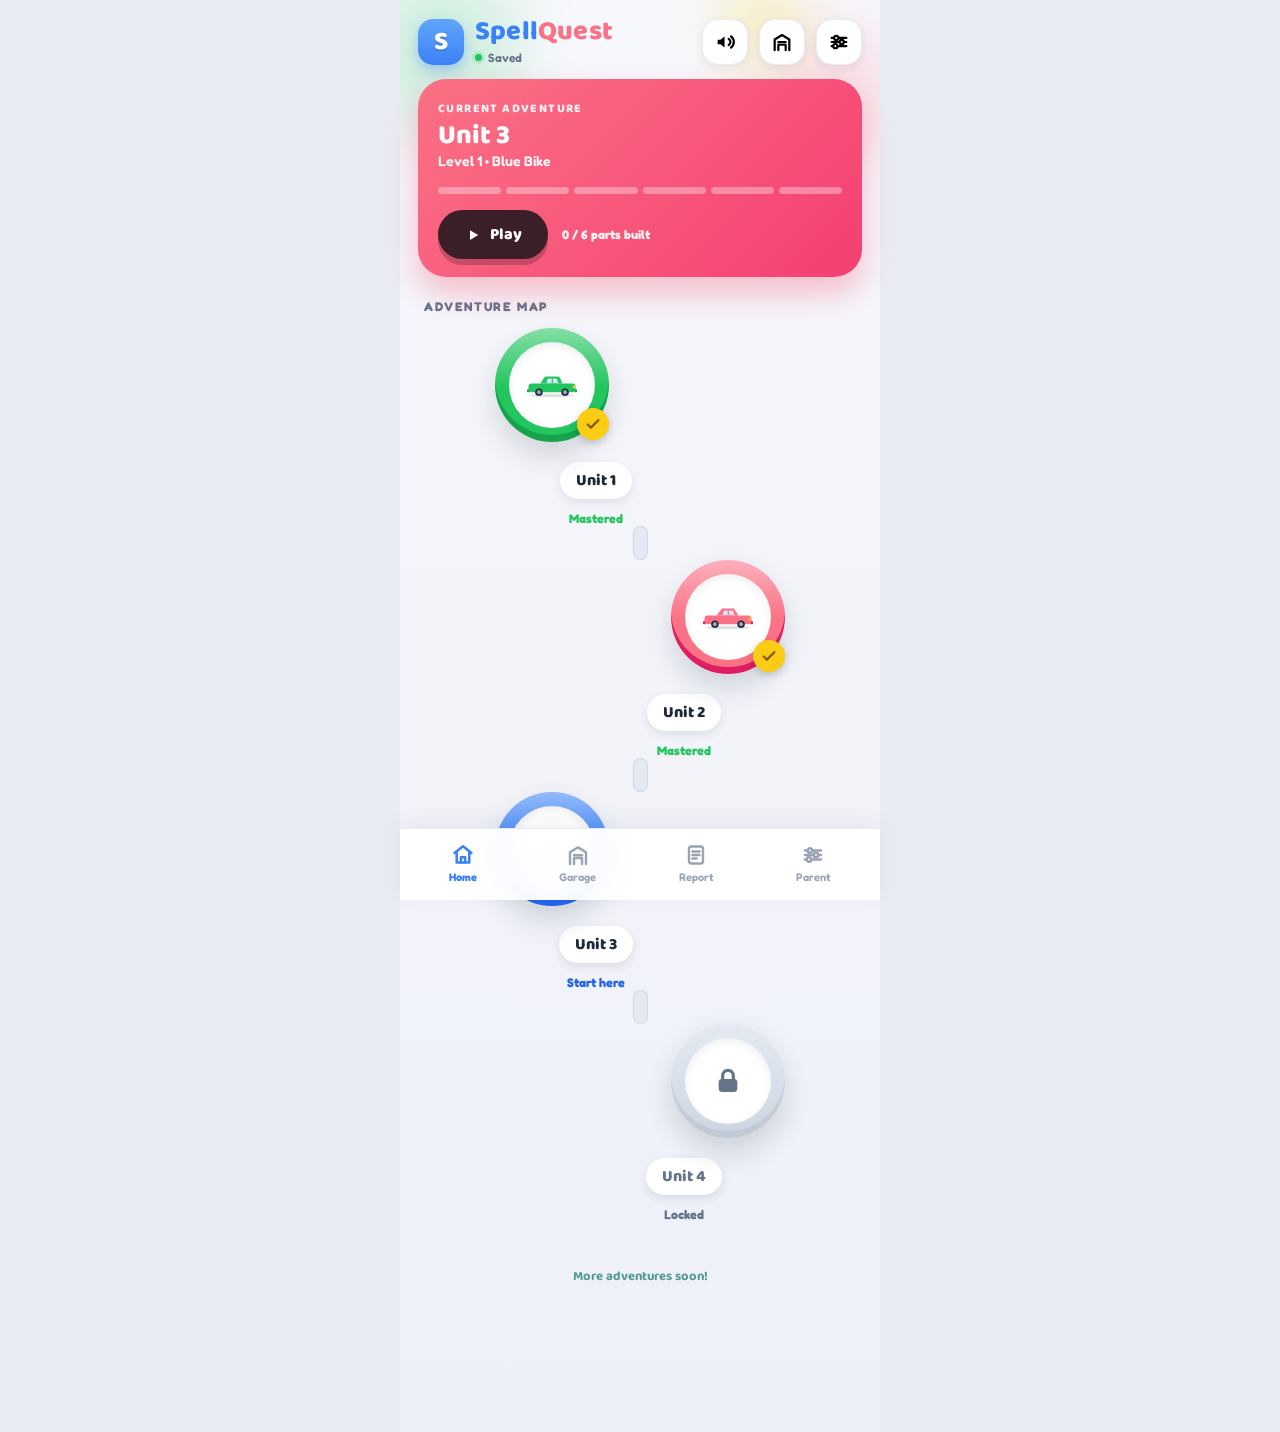
==== index.html @ dc2d2860 "Initial commit: SpellQuest offline spelling PWA Gamified, installable spelling app for early readers" ====
<!DOCTYPE html>
<html lang="en">
<head>
<meta charset="utf-8">
<meta name="viewport" content="width=device-width, initial-scale=1, viewport-fit=cover">
<title>SpellQuest</title>
<link rel="manifest" href="manifest.json">
<meta name="theme-color" content="#3B82F6">
<meta name="mobile-web-app-capable" content="yes">
<meta name="apple-mobile-web-app-capable" content="yes">
<meta name="apple-mobile-web-app-status-bar-style" content="default">
<meta name="apple-mobile-web-app-title" content="SpellQuest">
<link rel="apple-touch-icon" href="assets/icons/apple-touch-icon.png">
<link rel="icon" href="assets/icons/icon-192.png">
<link rel="stylesheet" href="css/styles.css">
</head>
<body>
<div id="root"></div>

<script src="lib/sql-wasm.js"></script>
<script src="js/db.js"></script>
<script src="js/engine.js"></script>
<script src="js/audio.js"></script>
<script src="js/rewards.js"></script>
<script src="js/vehicles.js"></script>
<script src="js/illustrations.js"></script>
<script src="js/app.js"></script>
<script>
  if ('serviceWorker' in navigator) {
    window.addEventListener('load', () => navigator.serviceWorker.register('sw.js').catch(() => {}));
  }
</script>
</body>
</html>
---- css/styles.css ----
/* SpellQuest design system — see spec Section C */
@import url('https://fonts.googleapis.com/css2?family=Fredoka:wght@400;500;600;700&family=Baloo+2:wght@500;600;700;800&display=swap');

:root {
  --blue: #3B82F6; --blue-dk: #2563EB;
  --green: #22C55E; --green-dk: #16A34A;
  --yellow: #FACC15; --yellow-dk: #CA8A04;
  --coral: #FB7185; --coral-dk: #E11D62;
  --violet: #A78BFA; --violet-dk: #7C3AED;
  --bg: #EEF4FF; --card: #FFFFFF;
  --text: #1E293B; --muted: #64748B;
  --amber: #FDBA74; --amber-dk: #F59E0B;
  --line: #E2E8F0; --slot: #EEF2FF;
}

* { box-sizing: border-box; }
html, body { margin: 0; padding: 0; }
body {
  font-family: 'Fredoka', system-ui, -apple-system, sans-serif;
  background: #E9ECF4; color: var(--text);
  -webkit-tap-highlight-color: transparent;
  -webkit-user-select: none; user-select: none;
}
a { color: var(--blue); text-decoration: none; }
button { font-family: inherit; cursor: pointer; border: none; background: transparent; }
input { font-family: inherit; }
.baloo { font-family: 'Baloo 2', sans-serif; }

@keyframes sq-pop { 0% { transform: scale(1); } 40% { transform: scale(1.16); } 100% { transform: scale(1); } }
@keyframes sq-shake { 0%, 100% { transform: translateX(0); } 20% { transform: translateX(-5px); } 40% { transform: translateX(5px); } 60% { transform: translateX(-4px); } 80% { transform: translateX(4px); } }
@keyframes sq-slot { 0%, 100% { box-shadow: 0 0 0 0 rgba(59,130,246,0); } 50% { box-shadow: 0 0 0 5px rgba(59,130,246,.22); } }
@keyframes sq-fall { 0% { transform: translateY(-15vh) rotate(0); opacity: 1; } 100% { transform: translateY(105vh) rotate(560deg); opacity: 1; } }
@keyframes sq-bob { 0%, 100% { transform: translateY(0); } 50% { transform: translateY(-7px); } }
@keyframes sq-glow { 0% { box-shadow: 0 0 0 0 rgba(34,197,94,.45); } 100% { box-shadow: 0 0 0 22px rgba(34,197,94,0); } }
@keyframes sq-fly { 0% { opacity: 0; transform: translate(140px,-140px) scale(.35) rotate(18deg); } 70% { opacity: 1; } 100% { opacity: 1; transform: none; } }
@keyframes sq-in { 0% { opacity: 0; transform: translateY(12px); } 100% { opacity: 1; transform: none; } }
@keyframes sq-spin { to { transform: rotate(360deg); } }
@keyframes sq-drive { 0% { transform: translateX(-120%); } 55% { transform: translateX(6%); } 100% { transform: translateX(0); } }

.veh-part-fly { animation: sq-fly .7s cubic-bezier(.2,.9,.3,1.2) both; transform-origin: center; }

#root { min-height: 100vh; width: 100%; display: flex; justify-content: center; }
.shell {
  width: min(480px, 100%); min-height: 100vh; position: relative;
  display: flex; flex-direction: column;
  background: linear-gradient(180deg, #F7F8FC 0%, #EEF0F8 100%);
}
.shell-bg { position: absolute; inset: 0; z-index: 0; pointer-events: none; overflow: hidden; }
.shell-content { position: relative; z-index: 1; flex: 1; display: flex; flex-direction: column; }

.topbar { display: flex; align-items: center; gap: 12px; padding: 16px 16px 12px; position: sticky; top: 0; z-index: 20; background: rgba(241,246,255,.92); backdrop-filter: blur(10px); }
.topbar-title { font-family: 'Baloo 2', sans-serif; font-weight: 800; font-size: 21px; flex: 1; color: var(--text); }

.icon-btn { width: 46px; height: 46px; border-radius: 16px; background: var(--card); border: 1px solid #E7ECF6; box-shadow: 0 3px 8px rgba(30,41,59,.08); display: flex; align-items: center; justify-content: center; transition: transform .08s; }
.icon-btn.active { background: linear-gradient(180deg,#60A5FA,#3B82F6); color: #fff; border: none; box-shadow: 0 6px 14px rgba(59,130,246,.35); }
.icon-btn:active { transform: scale(.9); }

.big-btn { padding: 16px 26px; border-radius: 18px; font-weight: 700; font-size: 18px; color: #fff; transition: transform .08s; box-shadow: 0 6px 0 rgba(0,0,0,.2), 0 10px 20px rgba(30,41,59,.14); }
.big-btn:active { transform: translateY(3px); }
.big-btn.full { width: 100%; }
.big-btn[disabled] { background: var(--line) !important; color: var(--muted) !important; box-shadow: none !important; }
.big-btn.ghost { background: var(--card); color: var(--blue); box-shadow: 0 4px 0 var(--line); }

.tabbar { position: sticky; bottom: 0; z-index: 15; display: flex; justify-content: space-around; align-items: center; padding: 10px 8px 12px; background: rgba(255,255,255,.94); backdrop-filter: blur(12px); border-top: 1px solid #EAECF3; box-shadow: 0 -6px 20px rgba(30,41,59,.06); }
.tab { display: flex; flex-direction: column; align-items: center; gap: 3px; padding: 4px 14px; color: #9AA3B2; }
.tab.active { color: var(--blue); }
.tab.active svg { transform: translateY(-1px) scale(1.05); }
.tab-label { font-size: 11px; font-weight: 600; }
.tab.active .tab-label { font-weight: 800; }

.busy-bar { position: fixed; bottom: 18px; left: 50%; transform: translateX(-50%); background: var(--text); color: #fff; padding: 10px 18px; border-radius: 999px; font-size: 14px; font-weight: 600; z-index: 60; box-shadow: 0 8px 24px rgba(0,0,0,.2); }

.confetti-layer { position: fixed; inset: 0; pointer-events: none; overflow: hidden; z-index: 55; }
.confetti-piece { position: absolute; top: 0; border-radius: 2px; animation: sq-fall linear forwards; }

.spinner { width: 54px; height: 54px; border-radius: 50%; border: 6px solid var(--line); border-top-color: var(--blue); animation: sq-spin .9s linear infinite; }

/* Map screen */
.map-header { display: flex; align-items: center; gap: 11px; padding: 18px 18px 12px; }
.map-logo { width: 46px; height: 46px; border-radius: 15px; background: linear-gradient(180deg,#60A5FA,#3B82F6); flex-shrink: 0; display: flex; align-items: center; justify-content: center; box-shadow: 0 6px 14px rgba(59,130,246,.35); font-family: 'Baloo 2', sans-serif; font-weight: 800; font-size: 26px; color: #fff; text-shadow: 0 2px 0 rgba(0,0,0,.12); }
.map-title { font-family: 'Baloo 2', sans-serif; font-weight: 800; font-size: 27px; line-height: 1; letter-spacing: .2px; }
.map-title .brand-1 { color: var(--blue); } .map-title .brand-2 { color: var(--coral); }
.saved-row { display: inline-flex; align-items: center; gap: 6px; margin-top: 4px; }
.saved-dot { width: 7px; height: 7px; border-radius: 50%; background: var(--green); box-shadow: 0 0 0 3px rgba(34,197,94,.18); }
.saved-text { font-size: 12px; color: var(--muted); font-weight: 600; }

.hero { margin: 2px 18px 18px; padding: 20px 20px 18px; border-radius: 28px; color: #fff; position: relative; overflow: hidden; background: linear-gradient(135deg,#FB7185 0%,#F43F72 100%); box-shadow: 0 16px 32px rgba(244,63,94,.32); }
.hero-eyebrow { font-family: 'Baloo 2', sans-serif; font-weight: 800; font-size: 12px; letter-spacing: 1.4px; text-transform: uppercase; opacity: .9; }
.hero-name { font-family: 'Baloo 2', sans-serif; font-weight: 800; font-size: 27px; margin-top: 4px; line-height: 1.05; }
.hero-sub { font-weight: 600; font-size: 14px; opacity: .94; margin-top: 2px; }
.hero-dots { display: flex; gap: 5px; margin-top: 18px; }
.hero-dot { flex: 1; height: 7px; border-radius: 4px; background: rgba(255,255,255,.34); }
.hero-dot.on { background: #fff; }
.hero-play { display: inline-flex; align-items: center; gap: 8px; padding: 12px 26px; border-radius: 999px; background: #3A1E28; color: #fff; font-family: 'Baloo 2', sans-serif; font-weight: 800; font-size: 16px; box-shadow: 0 6px 0 rgba(0,0,0,.2); }

.resume-banner { margin: 2px 18px 14px; padding: 14px 16px; border-radius: 18px; background: linear-gradient(180deg,#EFF6FF,#DBEAFE); border: 1px solid #BFDBFE; display: flex; align-items: center; gap: 10px; }
.resume-text { flex: 1; font-family: 'Baloo 2', sans-serif; font-weight: 700; font-size: 15px; color: var(--blue-dk); }

.section-label { padding: 4px 24px 0; font-family: Fredoka, sans-serif; font-weight: 700; font-size: 12.5px; letter-spacing: 1.6px; text-transform: uppercase; color: var(--muted); }

.unit-node-wrap { display: flex; justify-content: center; }
.unit-node-btn { position: relative; width: 114px; height: 114px; border-radius: 50%; box-shadow: 0 14px 28px rgba(30,41,59,.16); padding: 0; display: flex; align-items: center; justify-content: center; }
.unit-node-btn.current { animation: sq-bob 2.6s ease-in-out infinite; }
.unit-node-inner { width: 86px; height: 86px; border-radius: 50%; background: #fff; display: flex; align-items: center; justify-content: center; box-shadow: inset 0 3px 8px rgba(30,41,59,.08); }
.unit-badge { position: absolute; right: 0; bottom: 2px; width: 32px; height: 32px; border-radius: 50%; background: var(--yellow); display: flex; align-items: center; justify-content: center; box-shadow: 0 3px 8px rgba(0,0,0,.18); }
.unit-name-pill { padding: 6px 16px; border-radius: 999px; background: var(--card); box-shadow: 0 4px 10px rgba(30,41,59,.1); font-family: 'Baloo 2', sans-serif; font-weight: 800; font-size: 16px; margin-top: 10px; }
.unit-status-text { font-size: 12.5px; font-weight: 700; margin-top: 2px; text-align: center; }
.unit-connector { height: 34px; display: flex; justify-content: center; }
.unit-connector-track { width: 15px; height: 100%; border-radius: 8px; background: #E4EAF4; position: relative; box-shadow: inset 0 0 0 1px rgba(148,163,214,.28); }

/* Level path */
.veh-preview-card { background: var(--card); border-radius: 22px; padding: 16px; margin-bottom: 16px; box-shadow: 0 6px 16px rgba(30,41,59,.08); }
.level-node { display: flex; align-items: center; gap: 14px; width: 100%; padding: 14px 16px; border-radius: 20px; margin-bottom: 12px; background: var(--card); text-align: left; box-shadow: 0 6px 16px rgba(30,41,59,.08); }
.level-node.current { box-shadow: 0 0 0 3px rgba(59,130,246,.25), 0 8px 18px rgba(30,41,59,.1); animation: sq-bob 2.6s ease-in-out infinite; }
.level-node.locked { opacity: .65; }
.level-node-badge { width: 52px; height: 52px; border-radius: 16px; flex-shrink: 0; color: #fff; display: flex; align-items: center; justify-content: center; font-weight: 800; font-size: 22px; box-shadow: inset 0 -4px 0 rgba(0,0,0,.12); }
.level-node-title { font-weight: 700; font-size: 16px; }
.level-node-sub { font-size: 12.5px; color: var(--muted); font-weight: 600; }

/* Game screen */
.game-top { padding: 12px 16px 4px; display: flex; align-items: center; gap: 10px; }
.game-progress-track { flex: 1; height: 14px; border-radius: 8px; background: var(--line); overflow: hidden; }
.game-progress-fill { height: 100%; background: var(--green); border-radius: 8px; transition: width .3s; }
.game-word-count { text-align: center; font-size: 13px; font-weight: 700; color: var(--muted); margin-top: 2px; }
.stimulus { padding: 14px 18px 6px; display: flex; flex-direction: column; align-items: center; gap: 12px; }
.stimulus-word { font-family: 'Baloo 2', sans-serif; font-weight: 800; font-size: 38px; letter-spacing: 2px; color: var(--text); }
.image-box { border-radius: 22px; margin: 0 auto; position: relative; overflow: hidden; display: flex; align-items: center; justify-content: center; background: #fff; border: 2px solid #E7ECF6; box-shadow: 0 6px 16px rgba(30,41,59,.08); }
.image-box svg { width: 78%; height: 78%; }
.image-box.placeholder { background: repeating-linear-gradient(135deg,#EEF2FF,#EEF2FF 10px,#E2E8F0 10px,#E2E8F0 20px); border: 2px dashed #CBD5E1; flex-direction: column; gap: 6px; }
.replay-btn { display: inline-flex; align-items: center; gap: 9px; padding: 13px 24px; border-radius: 999px; background: linear-gradient(180deg,#FFFFFF,#F1F6FF); color: var(--blue-dk); font-weight: 800; font-size: 16px; font-family: 'Baloo 2', sans-serif; border: 2px solid #DCE7FB; box-shadow: 0 5px 0 #DCE7FB, 0 8px 16px rgba(59,130,246,.16); }
.answer-area { flex: 1; padding: 8px 18px; display: flex; flex-direction: column; justify-content: center; }
.encourage-text { text-align: center; margin-top: 14px; font-family: 'Baloo 2', sans-serif; font-weight: 800; font-size: 26px; color: var(--green); animation: sq-pop .4s; }
.reveal-text { text-align: center; margin-top: 12px; font-weight: 700; color: var(--amber-dk); }
.input-tray { padding: 10px 16px 26px; }

.slots-row, .blanks-row, .tray-row, .options-row { display: flex; gap: 8px; justify-content: center; flex-wrap: wrap; }
.slot { width: 52px; height: 60px; border-radius: 14px; display: flex; align-items: center; justify-content: center; font-family: 'Baloo 2', sans-serif; font-weight: 800; font-size: 30px; color: var(--muted); background: var(--slot); border: 3px dashed #C7D2FE; }
.slot.filled { color: #fff; background: var(--blue); border: none; box-shadow: inset 0 -4px 0 rgba(0,0,0,.12); }
.slot.filled.correct { background: var(--green); }
.slot.filling { animation: sq-slot 1.4s ease-in-out infinite; }
.slot.glow { animation: sq-glow .8s; }

.tray-tile, .option-btn { border-radius: 16px; background: #fff; color: var(--text); font-family: 'Baloo 2', sans-serif; font-weight: 800; font-size: 30px; box-shadow: 0 5px 0 #CBD5E1, 0 8px 14px rgba(30,41,59,.12); transition: transform .08s, box-shadow .08s; }
.tray-tile { width: 56px; height: 60px; }
.option-btn { min-width: 66px; height: 66px; padding: 0 8px; border-radius: 18px; }
.tray-tile:active, .option-btn:active { transform: translateY(3px); box-shadow: 0 2px 0 #CBD5E1; }
.tray-tile.used { background: #E9EEF9; opacity: .4; box-shadow: none; }
.tray-tile.shake, .option-btn.shake { animation: sq-shake .35s; }

.blank-cell { width: 48px; height: 58px; display: flex; align-items: center; justify-content: center; font-family: 'Baloo 2', sans-serif; font-weight: 800; font-size: 30px; border-radius: 12px; }
.blank-cell.blank { color: var(--muted); background: var(--slot); border: 3px dashed #C7D2FE; }
.blank-cell.blank.filled { color: #fff; background: var(--blue); border: none; }
.blank-cell.blank.filled.correct { background: var(--green); }
.blank-cell.letter { width: 40px; border-bottom: 4px solid var(--line); color: var(--text); }
.blank-cell.active { animation: sq-slot 1.4s ease-in-out infinite; }
.blank-cell.glow { animation: sq-glow .8s; }

/* Test complete */
.tc-wrap { flex: 1; display: flex; flex-direction: column; align-items: center; justify-content: center; gap: 20px; padding: 30px 26px; animation: sq-in .4s; }
.tc-title { font-family: 'Baloo 2', sans-serif; font-weight: 800; font-size: 30px; text-align: center; line-height: 1.1; }
.tc-ring { width: 150px; height: 150px; border-radius: 50%; margin: 0 auto; display: flex; align-items: center; justify-content: center; }
.tc-ring-inner { width: 118px; height: 118px; border-radius: 50%; background: var(--card); display: flex; flex-direction: column; align-items: center; justify-content: center; }
.tc-pct { font-family: 'Baloo 2', sans-serif; font-weight: 800; font-size: 40px; }
.tc-frac { font-size: 12px; font-weight: 700; color: var(--muted); }
.tc-sub { color: var(--muted); font-weight: 600; font-size: 16px; }
.tc-btns { width: 100%; max-width: 340px; display: flex; flex-direction: column; gap: 12px; margin-top: 10px; }

/* Level / unit complete */
.lc-wrap { flex: 1; display: flex; flex-direction: column; align-items: center; justify-content: center; gap: 18px; padding: 30px 24px; background: radial-gradient(circle at 50% 30%, rgba(255,255,255,.9), rgba(238,244,255,.6)); animation: sq-in .4s; }
.lc-title { font-family: 'Baloo 2', sans-serif; font-weight: 800; font-size: 26px; color: var(--blue); text-align: center; }
.lc-card { background: var(--card); border-radius: 24px; padding: 22px 18px; box-shadow: 0 10px 30px rgba(30,41,59,.14); }
.lc-caption { font-weight: 700; font-size: 20px; }
.lc-body { color: var(--muted); font-weight: 600; text-align: center; }
.uc-title { font-family: 'Baloo 2', sans-serif; font-weight: 800; font-size: 30px; color: var(--coral); text-align: center; }
.uc-drive-wrap { width: 100%; overflow: hidden; }
.uc-drive { animation: sq-drive 1.4s cubic-bezier(.2,.7,.3,1) both; }
.uc-btns { display: flex; gap: 12px; margin-top: 8px; flex-wrap: wrap; justify-content: center; }

/* Garage */
.garage-grid { padding: 6px 18px 30px; display: grid; grid-template-columns: 1fr 1fr; gap: 14px; }
.garage-card { background: var(--card); border-radius: 22px; padding: 16px; box-shadow: 0 6px 16px rgba(30,41,59,.08); text-align: center; }
.garage-name { font-weight: 700; font-size: 16px; margin-top: 8px; }
.garage-status { font-size: 12.5px; font-weight: 700; color: var(--muted); }
.garage-status.done { color: var(--green); }

/* Report */
.report-table { background: #fff; border-radius: 14px; overflow: hidden; box-shadow: 0 4px 12px rgba(30,41,59,.08); font-family: system-ui, sans-serif; }
.report-row { display: grid; grid-template-columns: 1.4fr .8fr .8fr .8fr 1fr; padding: 10px 12px; align-items: center; font-size: 14px; border-top: 1px solid #F1F5F9; }
.report-row.head { background: #F1F5F9; font-weight: 700; font-size: 12.5px; color: var(--muted); border-top: none; }
.report-row.weak { background: #FFF7ED; }
.report-note { margin-top: 14px; font-size: 13px; color: var(--muted); }

/* Admin */
.admin-shell { flex: 1; display: flex; flex-direction: column; font-family: system-ui, -apple-system, sans-serif; background: #F8FAFC; min-height: 100vh; }
.admin-header { display: flex; align-items: center; gap: 10px; padding: 14px 16px; border-bottom: 1px solid var(--line); background: #fff; }
.admin-body { padding: 0 16px 40px; }
.admin-label { font-weight: 700; font-size: 13px; color: var(--muted); margin: 18px 0 6px; text-transform: uppercase; letter-spacing: .5px; }
.admin-list { background: #fff; border-radius: 12px; overflow: hidden; border: 1px solid var(--line); }
.admin-row { display: flex; align-items: center; gap: 8px; padding: 10px 12px; border-top: 1px solid var(--line); }
.admin-list .admin-row:first-child { border-top: none; }
.admin-row.current { background: #EFF6FF; }
.admin-input { flex: 1; padding: 10px 12px; border-radius: 10px; border: 1px solid #CBD5E1; font-family: inherit; font-size: 14px; }
.admin-btn { padding: 10px 16px; border-radius: 10px; font-weight: 700; font-family: inherit; }
.admin-note { font-size: 12px; color: var(--muted); margin-top: 6px; }
.pill-btn { font-size: 12px; padding: 6px 10px; border-radius: 8px; font-weight: 600; }

/* Pause menu */
.pause-overlay { position: fixed; inset: 0; z-index: 70; background: rgba(15,23,42,.45); display: flex; align-items: center; justify-content: center; padding: 24px; }
.pause-card { width: 100%; max-width: 340px; background: var(--card); border-radius: 26px; padding: 28px 24px; display: flex; flex-direction: column; gap: 14px; box-shadow: 0 20px 50px rgba(0,0,0,.3); animation: sq-in .25s; }
.pause-title { font-family: 'Baloo 2', sans-serif; font-weight: 800; font-size: 22px; text-align: center; }

@media (max-width: 400px) {
  .unit-node-btn { width: 100px; height: 100px; }
  .unit-node-inner { width: 76px; height: 76px; }
}
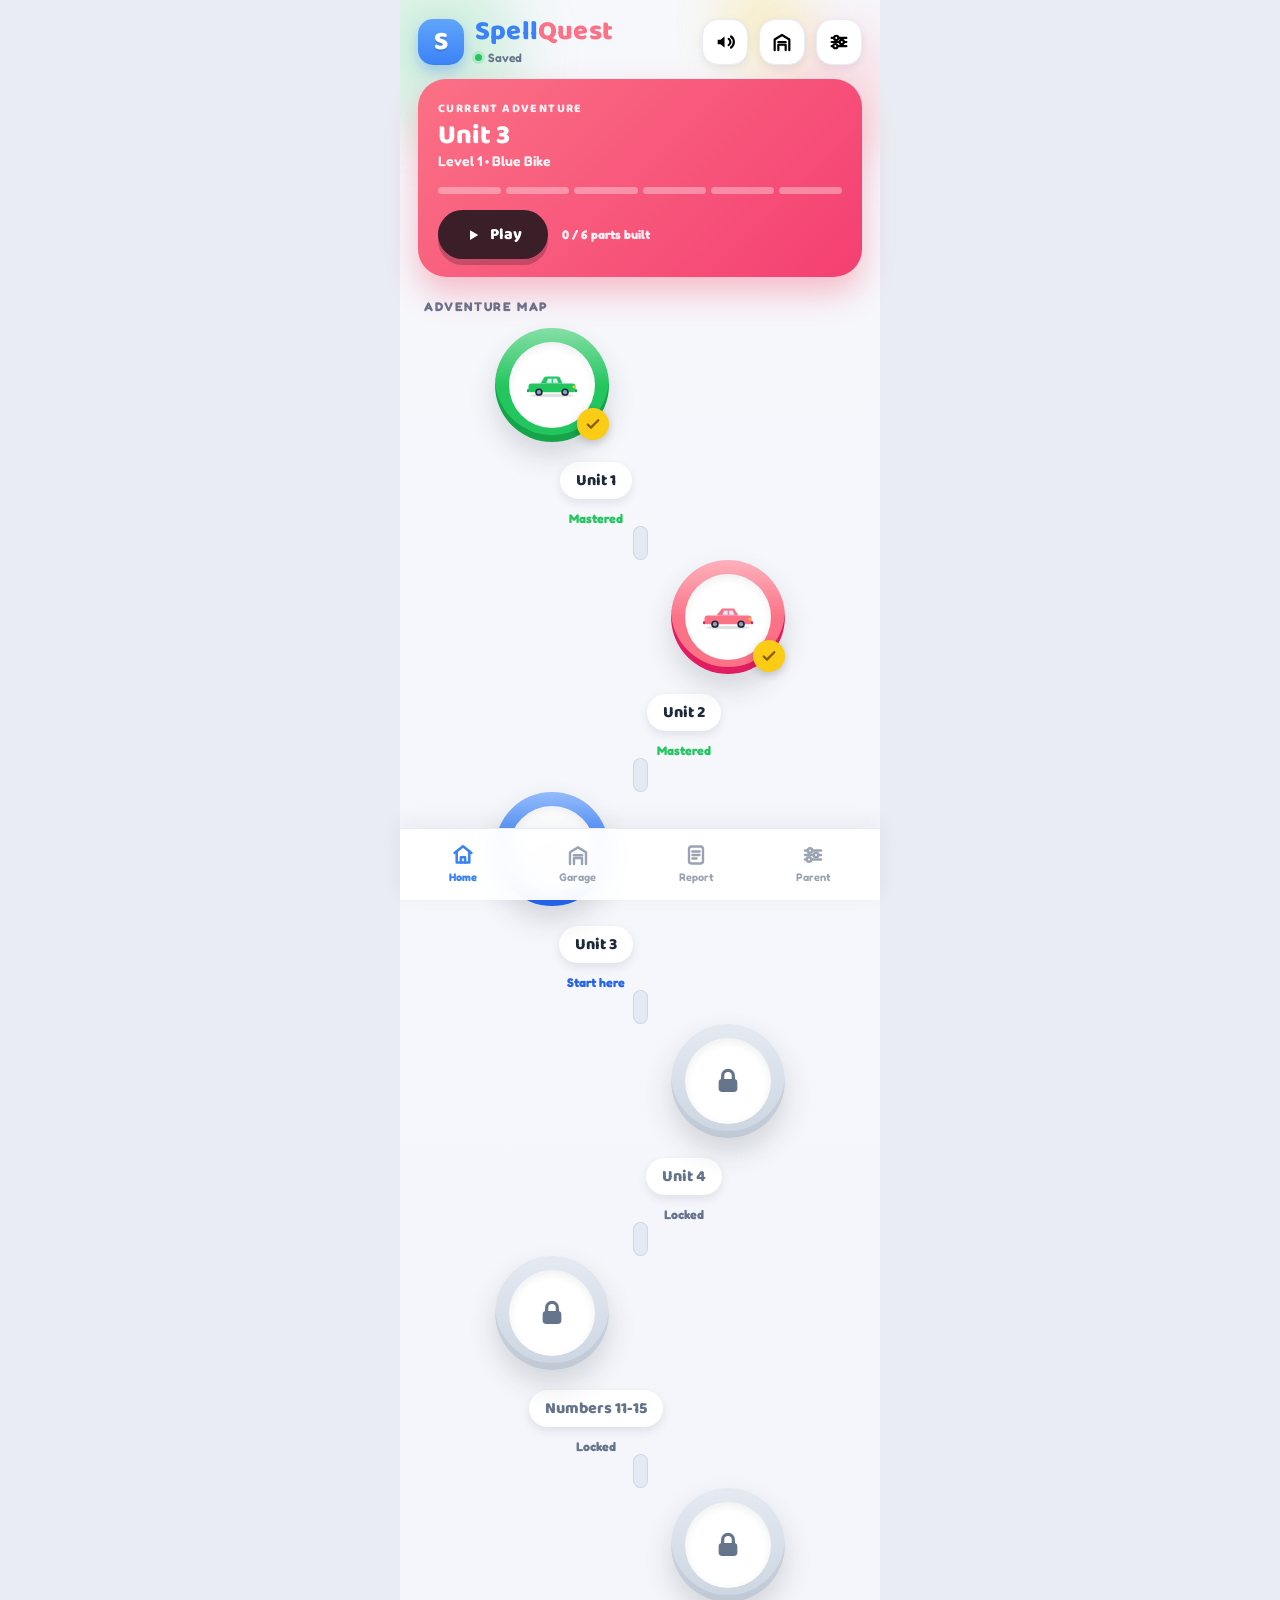
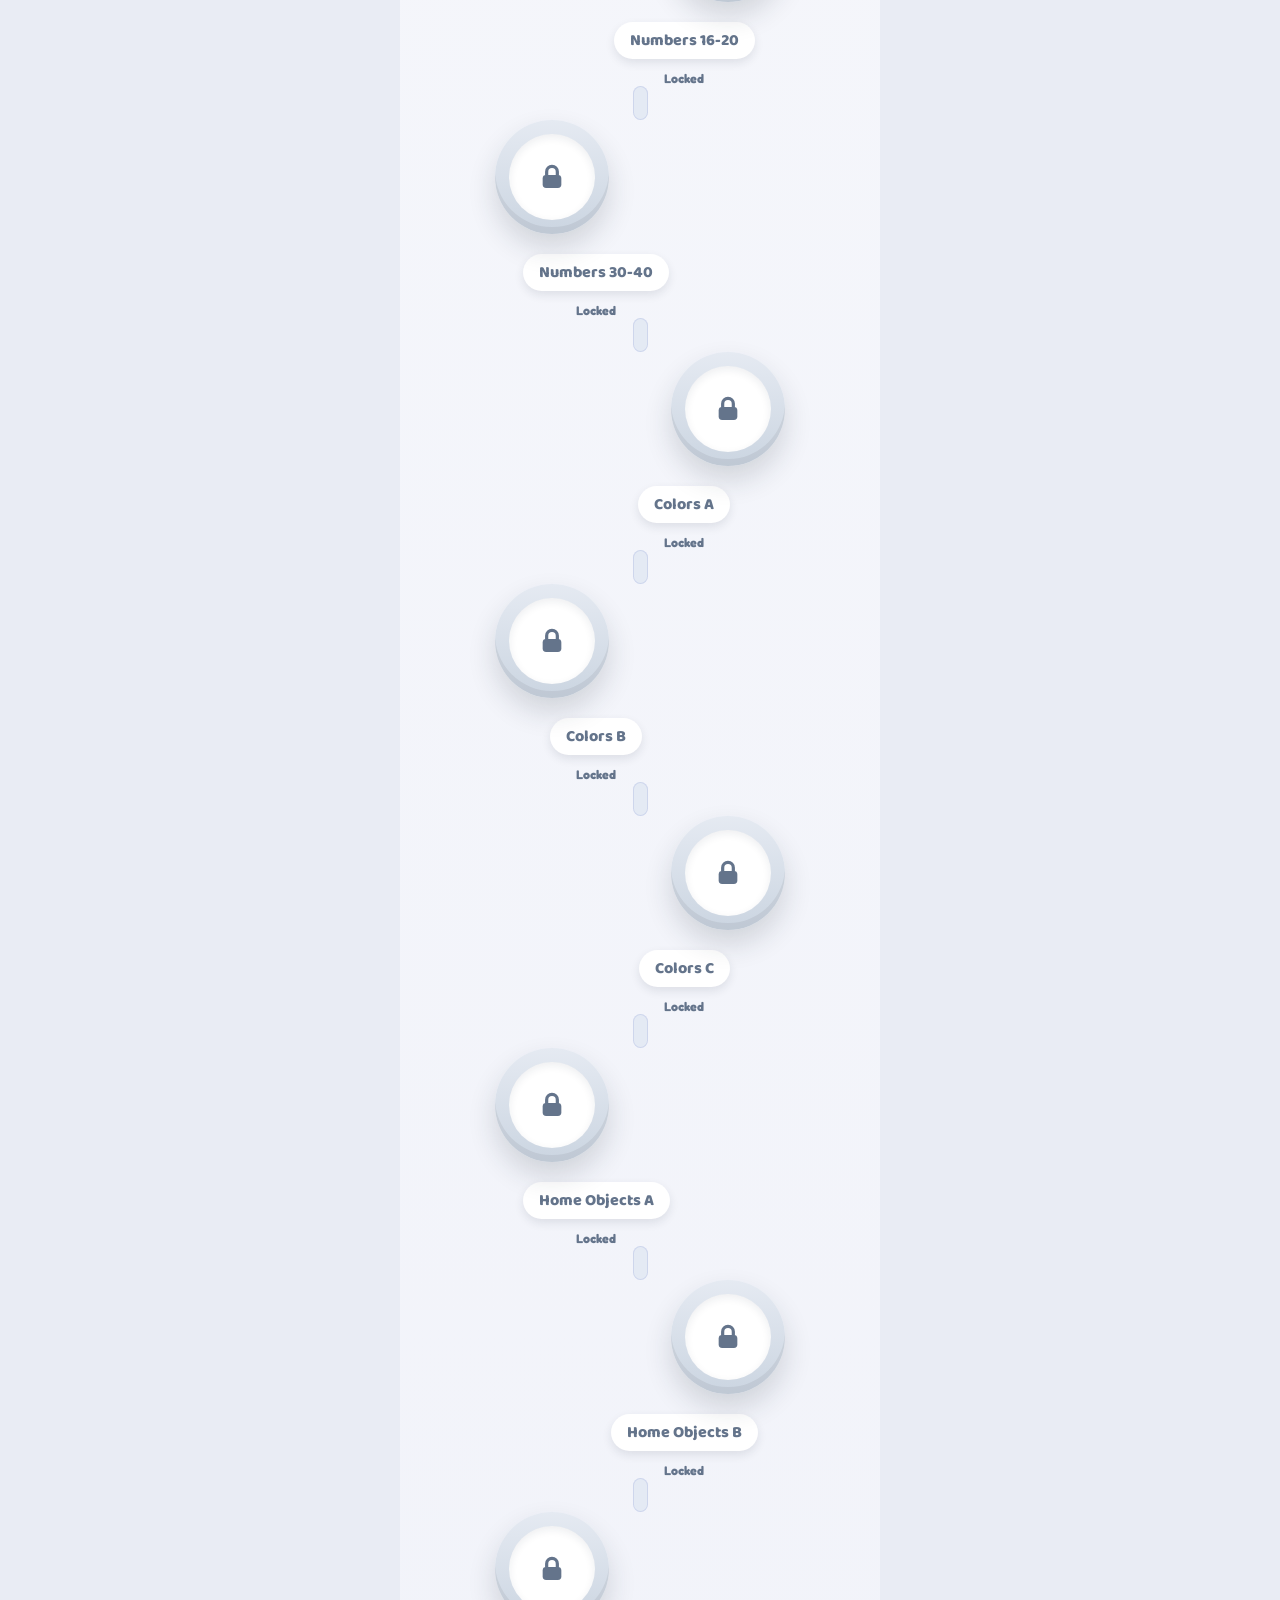
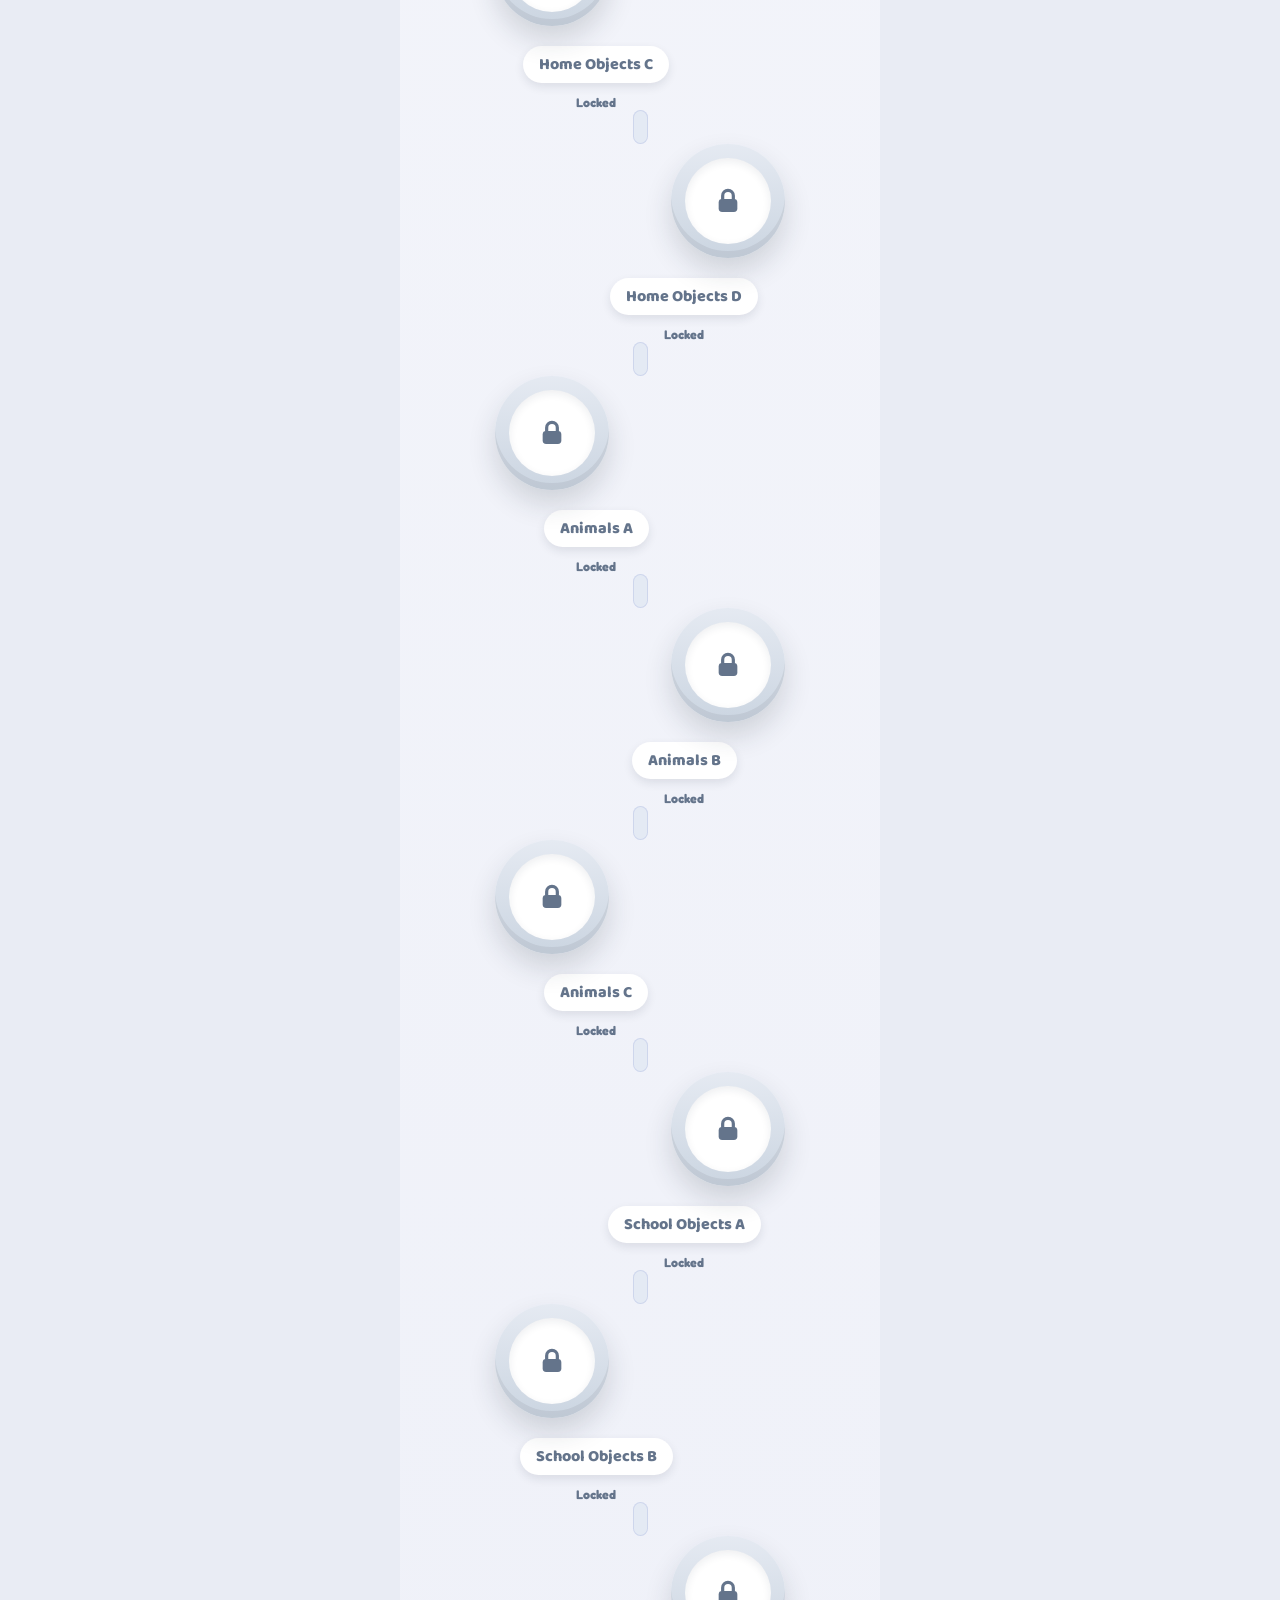
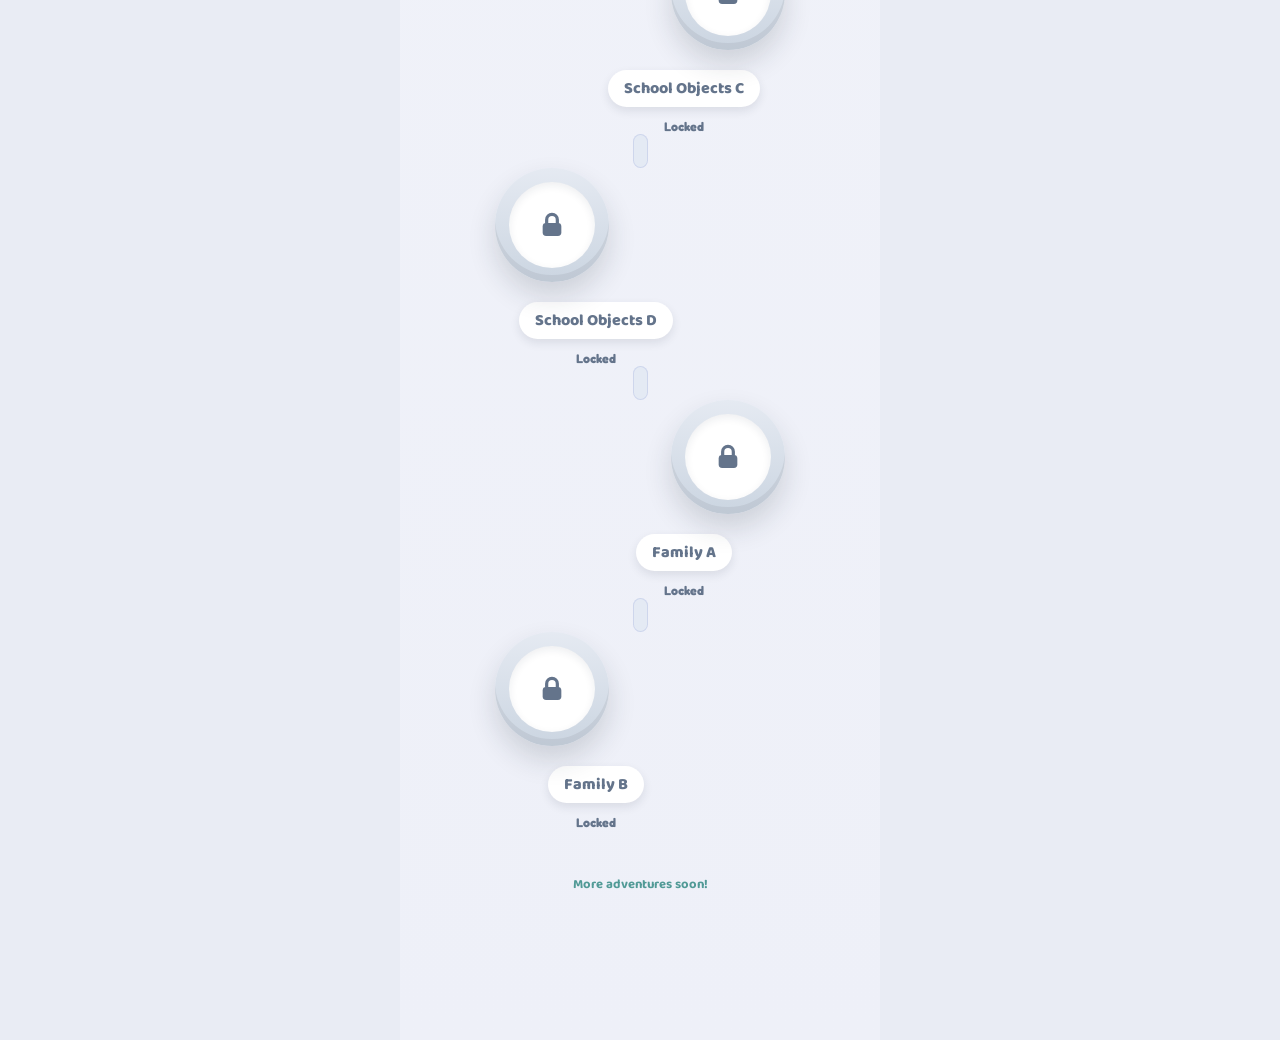
==== commit efbb6699: "Auto-reload when a service worker update takes over; add manual update-check Installed devices were " ====
--- a/index.html
+++ b/index.html
@@ -26,8 +26,23 @@
 <script src="js/illustrations.js"></script>
 <script src="js/app.js"></script>
 <script>
+  // Registers the service worker and, when a NEW version has taken over
+  // (e.g. after visiting once while online, following a content update),
+  // reloads automatically so the update is visible right away instead of
+  // silently waiting in the background until the next manual refresh.
   if ('serviceWorker' in navigator) {
-    window.addEventListener('load', () => navigator.serviceWorker.register('sw.js').catch(() => {}));
+    window.addEventListener('load', async () => {
+      try {
+        const reg = await navigator.serviceWorker.register('sw.js');
+        reg.update().catch(() => {});
+        let reloaded = false;
+        navigator.serviceWorker.addEventListener('controllerchange', () => {
+          if (reloaded) return;
+          reloaded = true;
+          window.location.reload();
+        });
+      } catch (e) { /* offline-first app: registration failure isn't fatal */ }
+    });
   }
 </script>
 </body>
--- a/css/styles.css
+++ b/css/styles.css
@@ -156,7 +156,7 @@
 .blank-cell.glow { animation: sq-glow .8s; }
 
 /* Test complete */
-.tc-wrap { flex: 1; display: flex; flex-direction: column; align-items: center; justify-content: center; gap: 20px; padding: 30px 26px; animation: sq-in .4s; }
+.tc-wrap { position: relative; flex: 1; display: flex; flex-direction: column; align-items: center; justify-content: center; gap: 20px; padding: 30px 26px; animation: sq-in .4s; }
 .tc-title { font-family: 'Baloo 2', sans-serif; font-weight: 800; font-size: 30px; text-align: center; line-height: 1.1; }
 .tc-ring { width: 150px; height: 150px; border-radius: 50%; margin: 0 auto; display: flex; align-items: center; justify-content: center; }
 .tc-ring-inner { width: 118px; height: 118px; border-radius: 50%; background: var(--card); display: flex; flex-direction: column; align-items: center; justify-content: center; }
@@ -166,7 +166,7 @@
 .tc-btns { width: 100%; max-width: 340px; display: flex; flex-direction: column; gap: 12px; margin-top: 10px; }
 
 /* Level / unit complete */
-.lc-wrap { flex: 1; display: flex; flex-direction: column; align-items: center; justify-content: center; gap: 18px; padding: 30px 24px; background: radial-gradient(circle at 50% 30%, rgba(255,255,255,.9), rgba(238,244,255,.6)); animation: sq-in .4s; }
+.lc-wrap { position: relative; flex: 1; display: flex; flex-direction: column; align-items: center; justify-content: center; gap: 18px; padding: 30px 24px; background: radial-gradient(circle at 50% 30%, rgba(255,255,255,.9), rgba(238,244,255,.6)); animation: sq-in .4s; }
 .lc-title { font-family: 'Baloo 2', sans-serif; font-weight: 800; font-size: 26px; color: var(--blue); text-align: center; }
 .lc-card { background: var(--card); border-radius: 24px; padding: 22px 18px; box-shadow: 0 10px 30px rgba(30,41,59,.14); }
 .lc-caption { font-weight: 700; font-size: 20px; }
